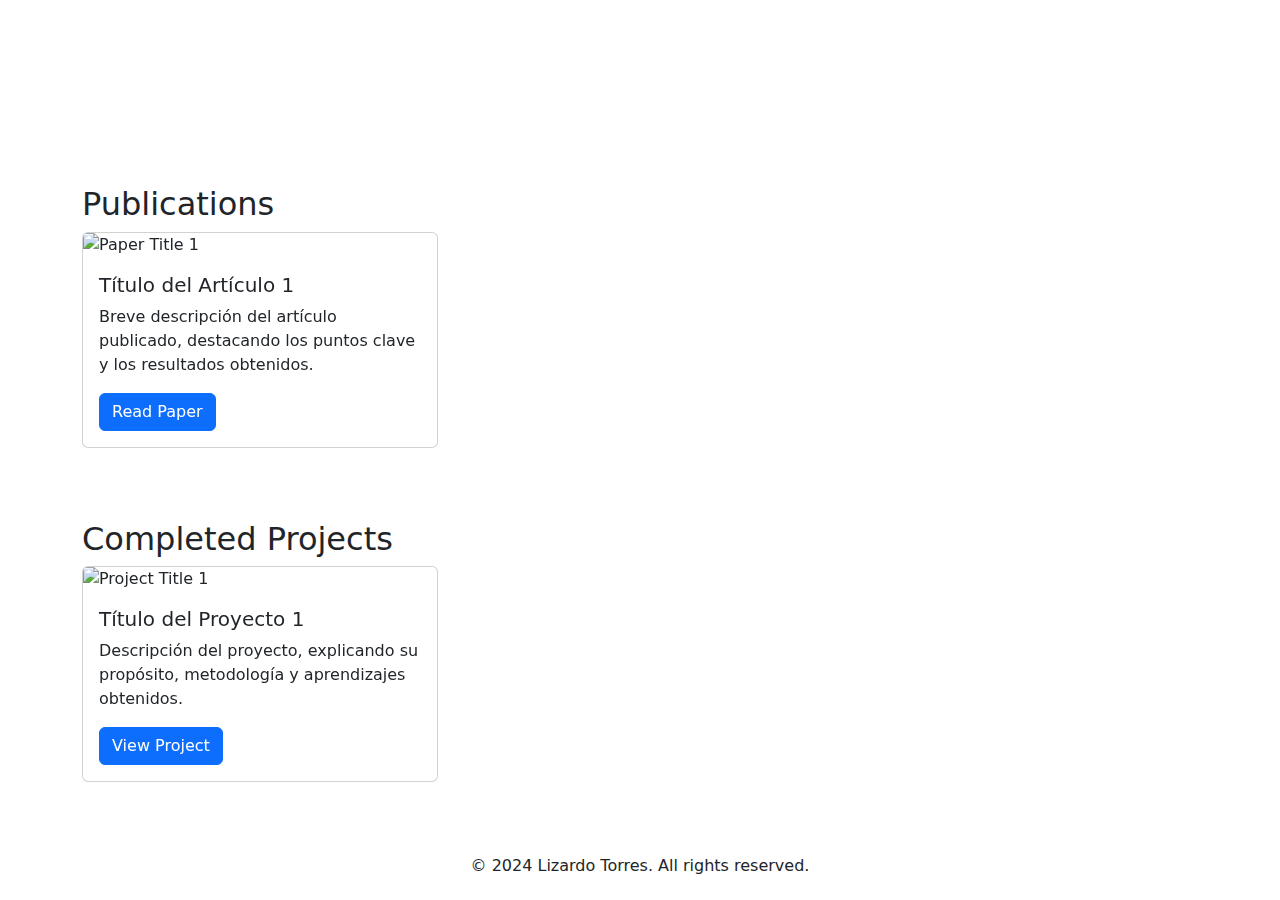
==== past-achievements.html @ d95f0e97 "Create past-achievements.html" ====
<!DOCTYPE html>
<html lang="en">
<head>
    <!-- Metadatos -->
    <meta charset="UTF-8">
    <meta name="viewport" content="width=device-width, initial-scale=1.0">
    <title>Past Achievements - Lizardo Torres</title>
    <!-- CSS de Bootstrap -->
    <link href="https://cdn.jsdelivr.net/npm/bootstrap@5.3.2/dist/css/bootstrap.min.css" rel="stylesheet">
    <!-- Estilos Personalizados -->
    <link rel="stylesheet" href="past-achievements.css">
    <!-- Font Awesome para Iconos -->
    <link rel="stylesheet" href="https://cdnjs.cloudflare.com/ajax/libs/font-awesome/6.4.0/css/all.min.css">
    <!-- AOS CSS -->
    <link href="https://cdn.jsdelivr.net/npm/aos@2.3.4/dist/aos.css" rel="stylesheet">
</head>
<body>
    <!-- Navbar -->
    <nav class="navbar navbar-expand-lg navbar-dark sticky-top">
        <!-- ... (mismo código de navbar que en index.html) ... -->
    </nav>

    <!-- Hero Section de Past Achievements -->
    <section class="hero-past-achievements d-flex align-items-center">
        <div class="container text-center">
            <h1 class="display-4 text-white">Past Achievements</h1>
            <p class="lead text-white-50">A journey through my publications and completed projects</p>
        </div>
    </section>

    <!-- Contenido Principal -->
    <main class="container my-5">
        <!-- Sección de Publicaciones -->
        <section class="mb-5">
            <h2 class="section-title">Publications</h2>
            <div class="row">
                <!-- Tarjeta de Publicación 1 -->
                <div class="col-md-6 col-lg-4" data-aos="fade-up">
                    <div class="card publication-card mb-4">
                        <img src="images/paper1.jpg" class="card-img-top" alt="Paper Title 1">
                        <div class="card-body">
                            <h5 class="card-title">Título del Artículo 1</h5>
                            <p class="card-text">Breve descripción del artículo publicado, destacando los puntos clave y los resultados obtenidos.</p>
                            <a href="https://link-to-your-paper-1.com" target="_blank" class="btn btn-primary">Read Paper</a>
                        </div>
                    </div>
                </div>
                <!-- Tarjeta de Publicación 2 -->
                <!-- ... (más tarjetas de publicaciones) ... -->
            </div>
        </section>

        <!-- Sección de Proyectos Completados -->
        <section>
            <h2 class="section-title">Completed Projects</h2>
            <div class="row">
                <!-- Tarjeta de Proyecto 1 -->
                <div class="col-md-6 col-lg-4" data-aos="fade-up">
                    <div class="card project-card mb-4">
                        <img src="images/project1.jpg" class="card-img-top" alt="Project Title 1">
                        <div class="card-body">
                            <h5 class="card-title">Título del Proyecto 1</h5>
                            <p class="card-text">Descripción del proyecto, explicando su propósito, metodología y aprendizajes obtenidos.</p>
                            <!-- Si tienes un enlace al proyecto o a más información -->
                            <a href="https://link-to-your-project-1.com" target="_blank" class="btn btn-primary">View Project</a>
                        </div>
                    </div>
                </div>
                <!-- Tarjeta de Proyecto 2 -->
                <!-- ... (más tarjetas de proyectos) ... -->
            </div>
        </section>
    </main>

    <!-- Footer -->
    <footer class="footer mt-auto">
        <div class="container text-center">
            <p>&copy; 2024 Lizardo Torres. All rights reserved.</p>
        </div>
    </footer>

    <!-- Scripts de Bootstrap y AOS -->
    <script src="https://cdn.jsdelivr.net/npm/bootstrap@5.3.2/dist/js/bootstrap.bundle.min.js"></script>
    <!-- AOS JavaScript -->
    <script src="https://cdn.jsdelivr.net/npm/aos@2.3.4/dist/aos.js"></script>
    <script>
        AOS.init({
            duration: 1000, // duración de las animaciones en milisegundos
            once: true, // si la animación debe ocurrir solo una vez
        });
    </script>
</body>
</html>
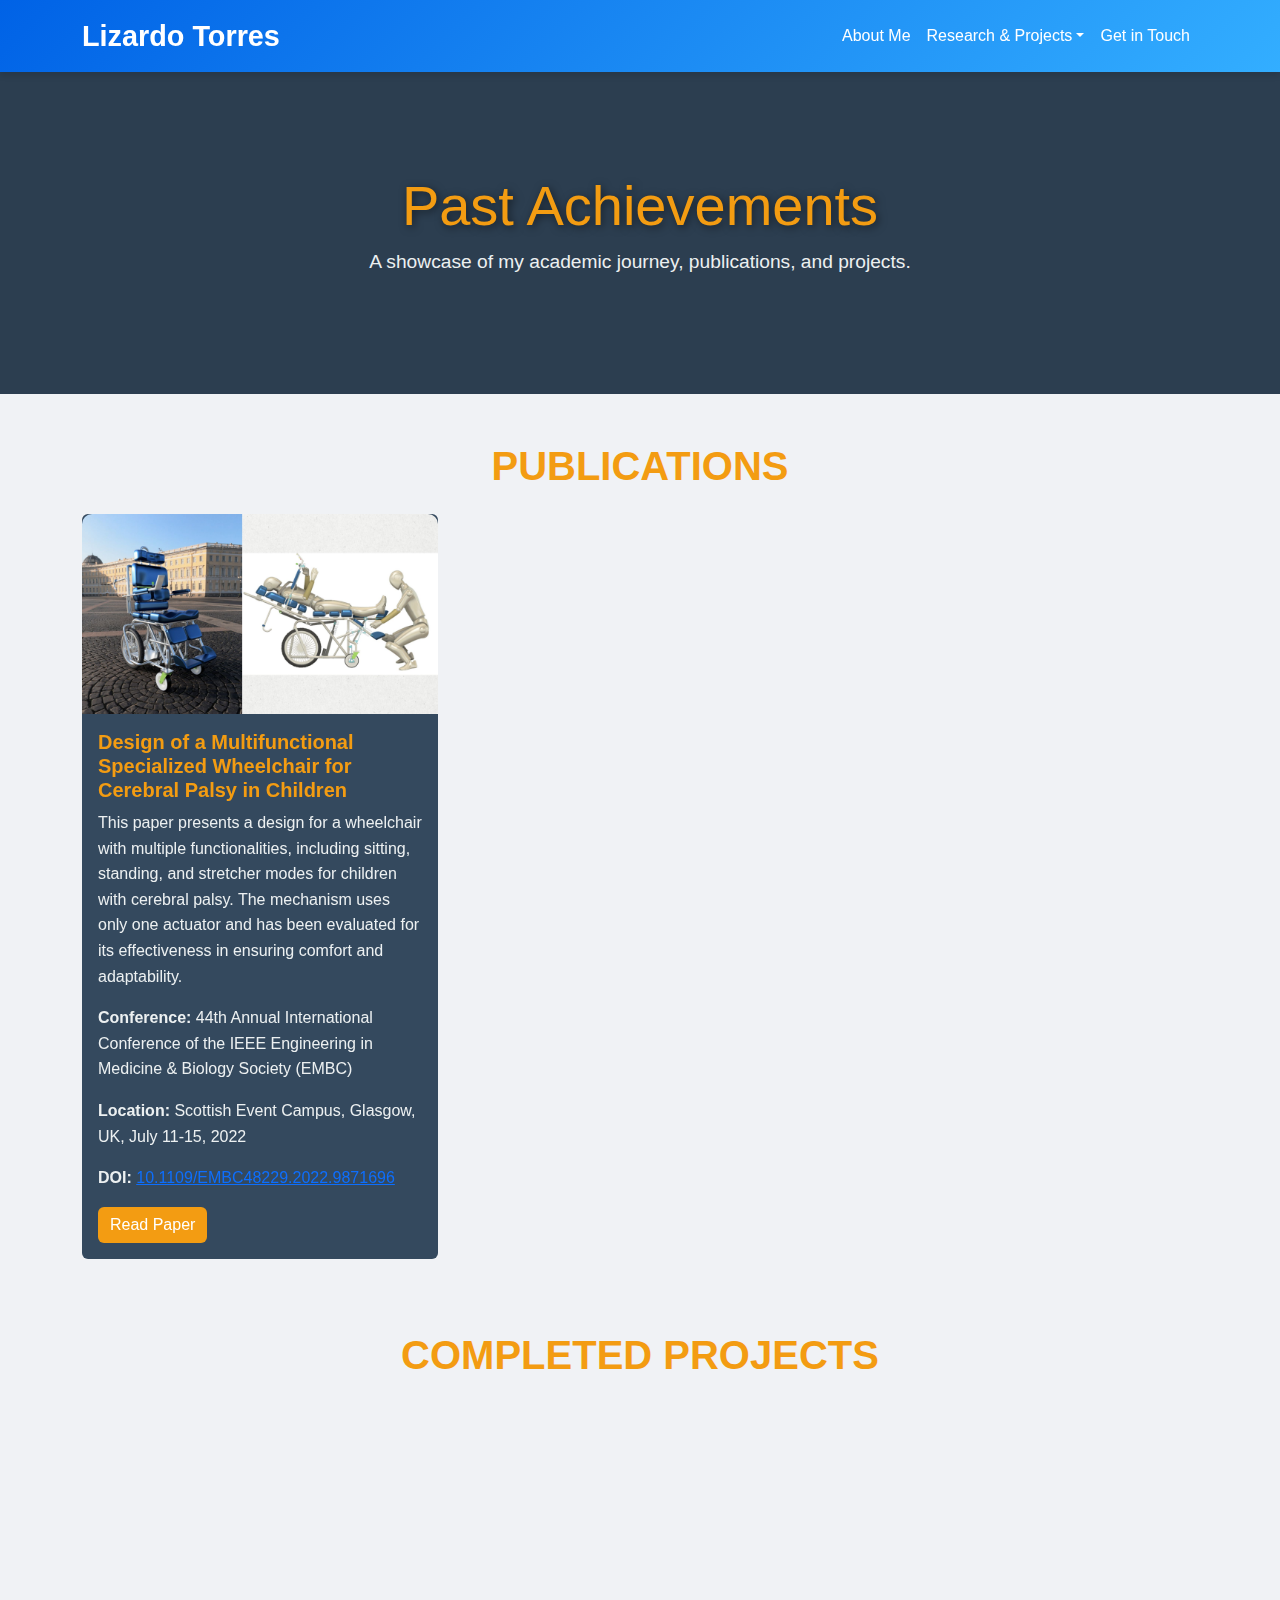
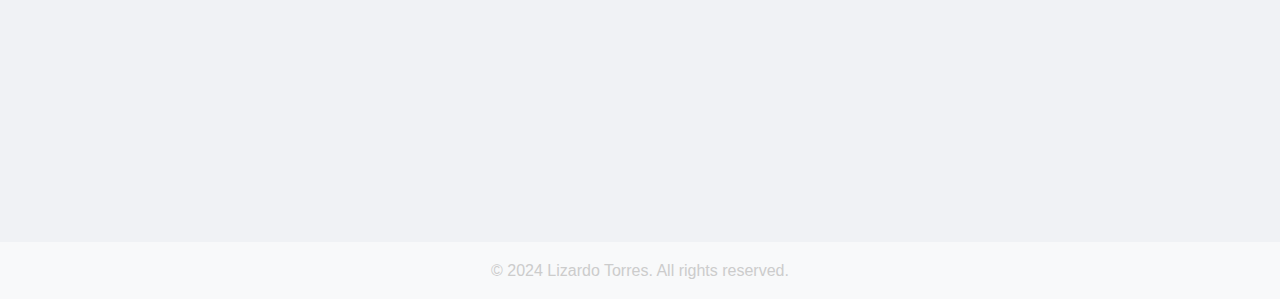
==== commit a602380c: "Update past-achievements.html" ====
--- a/past-achievements.html
+++ b/past-achievements.html
@@ -1,93 +1,125 @@
 <!DOCTYPE html>
 <html lang="en">
 <head>
-    <!-- Metadatos -->
     <meta charset="UTF-8">
     <meta name="viewport" content="width=device-width, initial-scale=1.0">
     <title>Past Achievements - Lizardo Torres</title>
-    <!-- CSS de Bootstrap -->
+    <!-- Bootstrap CSS -->
     <link href="https://cdn.jsdelivr.net/npm/bootstrap@5.3.2/dist/css/bootstrap.min.css" rel="stylesheet">
-    <!-- Estilos Personalizados -->
-    <link rel="stylesheet" href="past-achievements.css">
-    <!-- Font Awesome para Iconos -->
+    <!-- Font Awesome for Icons -->
     <link rel="stylesheet" href="https://cdnjs.cloudflare.com/ajax/libs/font-awesome/6.4.0/css/all.min.css">
-    <!-- AOS CSS -->
+    <!-- AOS CSS for Animations -->
     <link href="https://cdn.jsdelivr.net/npm/aos@2.3.4/dist/aos.css" rel="stylesheet">
+    <!-- Custom CSS -->
+    <link rel="stylesheet" href="styles.css">
 </head>
 <body>
     <!-- Navbar -->
-    <nav class="navbar navbar-expand-lg navbar-dark sticky-top">
-        <!-- ... (mismo código de navbar que en index.html) ... -->
+    <nav class="navbar navbar-expand-lg navbar-light bg-light sticky-top">
+        <div class="container">
+            <a class="navbar-brand" href="index.html">Lizardo Torres</a>
+            <button class="navbar-toggler" type="button" data-bs-toggle="collapse" data-bs-target="#navbarNavSub" aria-controls="navbarNavSub" aria-expanded="false" aria-label="Toggle navigation">
+                <span class="navbar-toggler-icon"></span>
+            </button>
+            <div class="collapse navbar-collapse" id="navbarNavSub">
+                <ul class="navbar-nav ms-auto">
+                    <li class="nav-item"><a class="nav-link" href="index.html#about">About Me</a></li>
+                    <li class="nav-item dropdown">
+                        <a class="nav-link dropdown-toggle" href="#" id="projectsDropdownSub" role="button" data-bs-toggle="dropdown" aria-expanded="false">Research & Projects</a>
+                        <ul class="dropdown-menu" aria-labelledby="projectsDropdownSub">
+                            <li><a class="dropdown-item" href="https://your-current-projects.com" target="_blank">Active Research</a></li>
+                            <li><a class="dropdown-item" href="https://your-collaborative-projects.com" target="_blank">Collaborative Studies</a></li>
+                            <li><a class="dropdown-item active" href="past-achievements.html">Past Achievements</a></li>
+                        </ul>
+                    </li>
+                    <li class="nav-item"><a class="nav-link" href="index.html#contact">Get in Touch</a></li>
+                </ul>
+            </div>
+        </div>
     </nav>
 
-    <!-- Hero Section de Past Achievements -->
+    <!-- Hero Section for Past Achievements -->
     <section class="hero-past-achievements d-flex align-items-center">
         <div class="container text-center">
-            <h1 class="display-4 text-white">Past Achievements</h1>
-            <p class="lead text-white-50">A journey through my publications and completed projects</p>
+            <h1 class="display-4">Past Achievements</h1>
+            <p class="lead">A showcase of my academic journey, publications, and projects.</p>
         </div>
     </section>
 
-    <!-- Contenido Principal -->
+    <!-- Main Content -->
     <main class="container my-5">
-        <!-- Sección de Publicaciones -->
+        <!-- Publications Section -->
         <section class="mb-5">
-            <h2 class="section-title">Publications</h2>
+            <h2 class="section-title text-center mb-4">Publications</h2>
             <div class="row">
-                <!-- Tarjeta de Publicación 1 -->
-                <div class="col-md-6 col-lg-4" data-aos="fade-up">
-                    <div class="card publication-card mb-4">
-                        <img src="images/paper1.jpg" class="card-img-top" alt="Paper Title 1">
+                <!-- Publication Card 1: Multifunctional Wheelchair for Cerebral Palsy -->
+                <div class="col-md-6 col-lg-4 mb-4" data-aos="fade-up">
+                    <div class="card h-100">
+                        <img src="Fotos/silla.jpg" class="card-img-top" alt="Multifunctional Wheelchair for Cerebral Palsy">
                         <div class="card-body">
-                            <h5 class="card-title">Título del Artículo 1</h5>
-                            <p class="card-text">Breve descripción del artículo publicado, destacando los puntos clave y los resultados obtenidos.</p>
-                            <a href="https://link-to-your-paper-1.com" target="_blank" class="btn btn-primary">Read Paper</a>
+                            <h5 class="card-title">Design of a Multifunctional Specialized Wheelchair for Cerebral Palsy in Children</h5>
+                            <p class="card-text">
+                                This paper presents a design for a wheelchair with multiple functionalities, including sitting, standing, and stretcher modes for children with cerebral palsy. The mechanism uses only one actuator and has been evaluated for its effectiveness in ensuring comfort and adaptability.
+                            </p>
+                            <p class="card-text"><strong>Conference:</strong> 44th Annual International Conference of the IEEE Engineering in Medicine & Biology Society (EMBC)</p>
+                            <p class="card-text"><strong>Location:</strong> Scottish Event Campus, Glasgow, UK, July 11-15, 2022</p>
+                            <p class="card-text"><strong>DOI:</strong> <a href="https://doi.org/10.1109/EMBC48229.2022.9871696" target="_blank">10.1109/EMBC48229.2022.9871696</a></p>
+                            <a href="https://doi.org/10.1109/EMBC48229.2022.9871696" target="_blank" class="btn btn-custom">Read Paper</a>
                         </div>
                     </div>
                 </div>
-                <!-- Tarjeta de Publicación 2 -->
-                <!-- ... (más tarjetas de publicaciones) ... -->
+                <!-- Additional publication cards as needed -->
             </div>
         </section>
 
-        <!-- Sección de Proyectos Completados -->
-        <section>
-            <h2 class="section-title">Completed Projects</h2>
+        <!-- Completed Projects Section -->
+        <section class="mb-5">
+            <h2 class="section-title text-center mb-4">Completed Projects</h2>
             <div class="row">
-                <!-- Tarjeta de Proyecto 1 -->
-                <div class="col-md-6 col-lg-4" data-aos="fade-up">
-                    <div class="card project-card mb-4">
+                <!-- Project Card 1 -->
+                <div class="col-md-6 col-lg-4 mb-4" data-aos="fade-up">
+                    <div class="card h-100">
                         <img src="images/project1.jpg" class="card-img-top" alt="Project Title 1">
                         <div class="card-body">
-                            <h5 class="card-title">Título del Proyecto 1</h5>
-                            <p class="card-text">Descripción del proyecto, explicando su propósito, metodología y aprendizajes obtenidos.</p>
-                            <!-- Si tienes un enlace al proyecto o a más información -->
-                            <a href="https://link-to-your-project-1.com" target="_blank" class="btn btn-primary">View Project</a>
+                            <h5 class="card-title">Project Title 1</h5>
+                            <p class="card-text">Summary of the project, explaining objectives, methods, and results.</p>
+                            <a href="https://link-to-your-project-1.com" target="_blank" class="btn btn-custom">View Project</a>
                         </div>
                     </div>
                 </div>
-                <!-- Tarjeta de Proyecto 2 -->
-                <!-- ... (más tarjetas de proyectos) ... -->
+                <!-- Project Card 2 -->
+                <div class="col-md-6 col-lg-4 mb-4" data-aos="fade-up" data-aos-delay="100">
+                    <div class="card h-100">
+                        <img src="images/project2.jpg" class="card-img-top" alt="Project Title 2">
+                        <div class="card-body">
+                            <h5 class="card-title">Project Title 2</h5>
+                            <p class="card-text">Brief description of the completed project, focusing on impact and innovation.</p>
+                            <a href="https://link-to-your-project-2.com" target="_blank" class="btn btn-custom">View Project</a>
+                        </div>
+                    </div>
+                </div>
+                <!-- More project cards as needed -->
             </div>
         </section>
     </main>
 
     <!-- Footer -->
-    <footer class="footer mt-auto">
+    <footer class="footer mt-auto py-3 bg-light">
         <div class="container text-center">
             <p>&copy; 2024 Lizardo Torres. All rights reserved.</p>
         </div>
     </footer>
 
-    <!-- Scripts de Bootstrap y AOS -->
+    <!-- Bootstrap JS and AOS Scripts -->
     <script src="https://cdn.jsdelivr.net/npm/bootstrap@5.3.2/dist/js/bootstrap.bundle.min.js"></script>
-    <!-- AOS JavaScript -->
     <script src="https://cdn.jsdelivr.net/npm/aos@2.3.4/dist/aos.js"></script>
     <script>
         AOS.init({
-            duration: 1000, // duración de las animaciones en milisegundos
-            once: true, // si la animación debe ocurrir solo una vez
+            duration: 800,
+            once: true,
+            easing: 'ease-in-out',
         });
     </script>
 </body>
 </html>
+
--- a/styles.css
+++ b/styles.css
@@ -0,0 +1,707 @@
+/* Estilos Globales */
+body {
+    background-color: #f0f2f5;
+    color: #333;
+    font-family: 'Helvetica Neue', Arial, sans-serif;
+    line-height: 1.6;
+    overflow-x: hidden;
+    margin: 0;
+    padding: 0;
+}
+
+/* Navbar Styles */
+.navbar {
+    padding: 0.5rem 1rem;
+    background: linear-gradient(135deg, #0062E6, #33AEFF);
+    box-shadow: 0 4px 6px rgba(0, 0, 0, 0.1);
+}
+
+.navbar-brand {
+    font-family: 'Roboto', sans-serif;
+    font-size: 1.8rem;
+    font-weight: bold;
+    color: #fff;
+    transition: color 0.3s ease, transform 0.2s ease;
+}
+
+.navbar-brand:hover {
+    color: #FFD700;
+    text-decoration: none;
+    transform: translateY(-3px);
+}
+
+.nav-link {
+    color: #fff;
+    padding: 0.5rem 1rem;
+    transition: color 0.3s ease, transform 0.2s ease;
+}
+
+.nav-link:hover {
+    color: #FFD700;
+    transform: translateY(-3px);
+}
+
+.dropdown-menu {
+    background-color: #0062E6;
+    border: none;
+    box-shadow: 0 4px 10px rgba(0, 0, 0, 0.2);
+}
+
+.dropdown-item {
+    color: #fff;
+    transition: background-color 0.3s ease, color 0.3s ease;
+}
+
+.dropdown-item:hover {
+    background-color: #0050B3;
+    color: #FFD700;
+}
+
+.navbar-toggler {
+    border: none;
+    outline: none;
+}
+
+.navbar-toggler-icon {
+    filter: invert(1);
+}
+
+@media (max-width: 992px) {
+    .navbar-nav {
+        text-align: center;
+    }
+}
+
+/* Hero Section Styles */
+.hero {
+    background: linear-gradient(to right, #0050B3, #0062E6);
+    color: #fff;
+    padding: 100px 0;
+}
+
+.hero-content {
+    max-width: 50%;
+}
+
+.hero-image {
+    max-width: 40%;
+    transition: transform 0.3s ease;
+}
+
+.hero-img {
+    width: 100%;
+    border-radius: 10px;
+    border: 4px solid #FFD700;
+    box-shadow: 0 4px 8px rgba(0, 0, 0, 0.2);
+}
+
+.hero-img:hover {
+    transform: scale(1.05);
+}
+
+.hero h1 {
+    font-size: 3rem;
+    font-weight: 700;
+}
+
+.hero p {
+    font-size: 1.25rem;
+    color: #ddd;
+}
+
+.btn-custom {
+    border-color: #FFD700;
+    color: #FFD700;
+    transition: background-color 0.3s ease, color 0.3s ease;
+}
+
+.btn-custom:hover {
+    background-color: #FFD700;
+    color: #0050B3;
+}
+
+/* About Section Styles */
+#about {
+    padding: 4rem 0;
+    background: #fff;
+}
+
+.section-title {
+    text-align: center;
+    font-size: 2.5rem;
+    margin-bottom: 2rem;
+    color: #0050B3;
+    font-weight: 700;
+}
+
+.about-cards {
+    display: grid;
+    grid-template-columns: repeat(auto-fit, minmax(280px, 1fr));
+    gap: 1.5rem;
+}
+
+.about-card {
+    background: #f0f2f5;
+    border-radius: 10px;
+    padding: 1.5rem;
+    box-shadow: 0 4px 8px rgba(0, 0, 0, 0.1);
+    transition: transform 0.3s ease, box-shadow 0.3s ease;
+    text-align: center;
+}
+
+.about-card:hover {
+    transform: translateY(-5px);
+    box-shadow: 0 6px 12px rgba(0, 0, 0, 0.2);
+}
+
+.icon {
+    font-size: 2.5rem;
+    color: #0062E6;
+    margin-bottom: 1rem;
+}
+
+.about-card h3 {
+    font-size: 1.5rem;
+    margin-bottom: 1rem;
+    color: #0050B3;
+}
+
+.about-card p {
+    font-size: 1rem;
+    color: #555;
+    line-height: 1.6;
+}
+
+.highlight {
+    color: #0062E6;
+    font-weight: bold;
+}
+
+/* Contact Section Styles */
+#contact {
+    padding: 60px 0;
+    text-align: center;
+    background-color: #f0f2f5; /* Fondo claro */
+    color: #333;
+}
+
+#contact h2 {
+    font-size: 2.5rem;
+    margin-bottom: 1rem;
+    color: #0050B3;
+}
+
+#contact p {
+    font-size: 1.1rem;
+    color: #555;
+}
+
+.social-links {
+    display: flex;
+    justify-content: center;
+    gap: 30px;
+    margin-top: 30px;
+}
+
+.social-icon {
+    color: #0050B3; /* Color azul oscuro */
+    transition: transform 0.3s ease, color 0.3s ease;
+    font-size: 3rem; /* Tamaño aumentado */
+}
+
+.social-icon:hover {
+    transform: scale(1.2);
+    color: #FFD700; /* Cambia a dorado al pasar el cursor */
+}
+
+/* Footer Styles */
+.footer {
+    background-color: #003D80;
+    color: #ccc;
+    text-align: center;
+    padding: 1rem 0;
+}
+
+.footer p {
+    margin: 0;
+}
+
+@media (max-width: 768px) {
+    .hero-content, .hero-image {
+        max-width: 100%;
+    }
+    .about-cards {
+        grid-template-columns: 1fr;
+    }
+}
+
+/* Animations */
+.fade-in-left {
+    opacity: 0;
+    animation: fadeInLeft 1s forwards;
+}
+
+.fade-in-right {
+    opacity: 0;
+    animation: fadeInRight 1s forwards;
+}
+
+@keyframes fadeInLeft {
+    to {
+        opacity: 1;
+        transform: translateX(0);
+    }
+    from {
+        opacity: 0;
+        transform: translateX(-50px);
+    }
+}
+
+@keyframes fadeInRight {
+    to {
+        opacity: 1;
+        transform: translateX(0);
+    }
+    from {
+        opacity: 0;
+        transform: translateX(50px);
+    }
+}
+
+/* Hero Section Styles for Teaching & Outreach */
+.hero-teaching {
+    background: url('images/hero-teaching.jpg') no-repeat center center/cover;
+    height: 300px;
+    position: relative;
+}
+
+.hero-teaching::after {
+    content: '';
+    position: absolute;
+    top: 0;
+    left: 0;
+    right: 0;
+    bottom: 0;
+    background: rgba(0, 80, 179, 0.7);
+}
+
+.hero-teaching .container {
+    position: relative;
+    z-index: 2;
+}
+
+.hero-teaching h1 {
+    font-size: 3rem;
+    color: #fff;
+}
+
+.hero-teaching p {
+    color: #eee;
+    font-size: 1.2rem;
+}
+
+/* Section Titles */
+.section-title {
+    text-align: center;
+    font-size: 2.5rem;
+    margin-bottom: 2rem;
+    color: #0050B3;
+    font-weight: 700;
+}
+
+/* Card Styles */
+.card {
+    border: none;
+    transition: transform 0.3s ease, box-shadow 0.3s ease;
+}
+
+.card:hover {
+    transform: translateY(-5px);
+    box-shadow: 0 6px 12px rgba(0, 0, 0, 0.2);
+}
+
+.card-img-top {
+    border-top-left-radius: 10px;
+    border-top-right-radius: 10px;
+    height: 200px;
+    object-fit: cover;
+}
+
+.card-title {
+    color: #0050B3;
+    font-weight: bold;
+}
+
+.card-text {
+    color: #555;
+}
+
+/* Responsive Adjustments */
+@media (max-width: 768px) {
+    .hero-teaching {
+        height: 200px;
+    }
+    .hero-teaching h1 {
+        font-size: 2rem;
+    }
+}
+/* Estilos para el efecto de aparición (reveal) */
+.reveal {
+    opacity: 0;
+    transform: translateY(50px);
+    transition: all 0.6s ease;
+}
+
+.reveal.active {
+    opacity: 1;
+    transform: translateY(0);
+}
+
+/* Estilos para el modal de imágenes */
+.modal {
+    display: none; /* Oculto por defecto */
+    position: fixed;
+    z-index: 1050; /* Por encima del carrusel */
+    padding-top: 100px;
+    left: 0;
+    top: 0;
+    width: 100%;
+    height: 100%;
+    overflow: auto; /* Habilita scroll si es necesario */
+    background-color: rgba(0,0,0,0.8); /* Fondo oscuro */
+}
+
+.modal-content {
+    margin: auto;
+    display: block;
+    width: 80%;
+    max-width: 700px;
+}
+
+.close {
+    position: absolute;
+    top: 50px;
+    right: 35px;
+    color: #fff;
+    font-size: 40px;
+    font-weight: bold;
+    transition: color 0.3s;
+}
+
+.close:hover,
+.close:focus {
+    color: #bbb;
+    text-decoration: none;
+    cursor: pointer;
+}
+
+@media only screen and (max-width: 700px){
+    .modal-content {
+        width: 100%;
+    }
+}
+
+/* Estilos para las imágenes del carrusel */
+.carousel-image {
+    cursor: pointer;
+    transition: transform 0.3s ease;
+}
+
+.carousel-image:hover {
+    transform: scale(1.05);
+}
+
+/* Hero Section Styles for Teaching & Outreach */
+.hero-teaching {
+    background: url('images/hero-teaching.jpg') no-repeat center center/cover;
+    height: 300px;
+    position: relative;
+}
+
+.hero-teaching::after {
+    content: '';
+    position: absolute;
+    top: 0;
+    left: 0;
+    right: 0;
+    bottom: 0;
+    background: rgba(0, 80, 179, 0.7);
+}
+
+.hero-teaching .container {
+    position: relative;
+    z-index: 2;
+}
+
+.hero-teaching h1 {
+    font-size: 3rem;
+    color: #fff;
+}
+
+.hero-teaching p {
+    color: #eee;
+    font-size: 1.2rem;
+}
+
+/* Section Titles */
+.section-title {
+    text-align: center;
+    font-size: 2.5rem;
+    margin-bottom: 2rem;
+    color: #0050B3;
+    font-weight: 700;
+}
+
+/* Card Styles */
+.card {
+    border: none;
+    transition: transform 0.3s ease, box-shadow 0.3s ease;
+}
+
+.card:hover {
+    transform: translateY(-5px);
+    box-shadow: 0 6px 12px rgba(0, 0, 0, 0.2);
+}
+
+.card-img-top, .card .carousel-item img {
+    border-top-left-radius: 10px;
+    border-top-right-radius: 10px;
+    height: 250px;
+    object-fit: cover;
+}
+
+/* Carousel Styles */
+.card .carousel {
+    border-top-left-radius: 10px;
+    border-top-right-radius: 10px;
+}
+
+.card .carousel-item img {
+    height: 250px;
+    object-fit: cover;
+}
+
+/* Reveal Effect Styles */
+.reveal {
+    opacity: 0;
+    transform: translateY(50px);
+    transition: all 0.6s ease;
+}
+
+.reveal.active {
+    opacity: 1;
+    transform: translateY(0);
+}
+
+/* Modal Styles */
+.modal {
+    display: none;
+    position: fixed;
+    z-index: 1050;
+    padding-top: 100px;
+    left: 0;
+    top: 0;
+    width: 100%;
+    height: 100%;
+    overflow: auto;
+    background-color: rgba(0,0,0,0.8);
+}
+
+.modal-content {
+    margin: auto;
+    display: block;
+    width: 80%;
+    max-width: 700px;
+}
+
+.close {
+    position: absolute;
+    top: 50px;
+    right: 35px;
+    color: #fff;
+    font-size: 40px;
+    font-weight: bold;
+    transition: color 0.3s;
+}
+
+.close:hover,
+.close:focus {
+    color: #bbb;
+    text-decoration: none;
+    cursor: pointer;
+}
+
+@media only screen and (max-width: 700px){
+    .modal-content {
+        width: 100%;
+    }
+}
+
+/* Hover Effect on Carousel Images */
+.carousel-image {
+    cursor: pointer;
+    transition: transform 0.3s ease;
+}
+
+.carousel-image:hover {
+    transform: scale(1.05);
+}
+/* Hero Section Styles for Personal Notes */
+.hero-personal-notes {
+    background: url('images/hero-personal-notes.jpg') no-repeat center center/cover;
+    height: 300px;
+    position: relative;
+}
+
+.hero-personal-notes::after {
+    content: '';
+    position: absolute;
+    top: 0;
+    left: 0;
+    right: 0;
+    bottom: 0;
+    background: rgba(0, 80, 179, 0.7);
+}
+
+.hero-personal-notes .container {
+    position: relative;
+    z-index: 2;
+}
+
+.hero-personal-notes h1 {
+    font-size: 3rem;
+    color: #fff;
+}
+
+.hero-personal-notes p {
+    color: #eee;
+    font-size: 1.2rem;
+}
+
+/* Card Styles */
+.card {
+    border: none;
+    transition: transform 0.3s ease, box-shadow 0.3s ease;
+}
+
+.card:hover {
+    transform: translateY(-5px);
+    box-shadow: 0 6px 12px rgba(0, 0, 0, 0.2);
+}
+
+.card-img-top {
+    height: 200px;
+    object-fit: cover;
+}
+
+.card-title {
+    color: #0050B3;
+    font-weight: bold;
+}
+
+.card-text {
+    color: #555;
+}
+
+/* Button Custom Style */
+.btn-custom {
+    background-color: #0050B3;
+    color: #fff;
+    transition: background-color 0.3s ease, color 0.3s ease;
+    border: none;
+}
+
+.btn-custom:hover {
+    background-color: #FFD700;
+    color: #0050B3;
+}
+
+/* Carousel Controls */
+.carousel-control-prev-icon,
+.carousel-control-next-icon {
+    filter: invert(1);
+}
+
+.carousel-control-prev,
+.carousel-control-next {
+    width: 5%;
+}
+
+@media (max-width: 768px) {
+    .hero-personal-notes {
+        height: 200px;
+    }
+    .hero-personal-notes h1 {
+        font-size: 2rem;
+    }
+}
+/* CSS específico para Past Achievements */
+.hero-past-achievements {
+    background-color: #2c3e50; /* Fondo azul oscuro */
+    color: #ffffff;
+    padding: 100px 0;
+    text-align: center;
+}
+
+.hero-past-achievements h1 {
+    font-size: 3.5rem;
+    color: #f39c12; /* Acento dorado */
+    text-shadow: 2px 2px 8px rgba(0, 0, 0, 0.5);
+}
+
+.hero-past-achievements p {
+    font-size: 1.2rem;
+    color: #ecf0f1; /* Texto claro */
+}
+
+.section-title {
+    font-size: 2.5rem;
+    color: #f39c12; /* Acento dorado */
+    text-transform: uppercase;
+    font-weight: 600;
+    margin-bottom: 30px;
+}
+
+.card {
+    background-color: #34495e; /* Azul oscuro */
+    color: #ffffff;
+    border: none;
+    transition: all 0.3s ease;
+}
+
+.card:hover {
+    transform: translateY(-10px);
+    box-shadow: 0 8px 16px rgba(0, 0, 0, 0.3);
+}
+
+.card-title {
+    color: #f39c12; /* Acento */
+}
+
+.card-text {
+    color: #ecf0f1;
+}
+
+.btn-custom {
+    background-color: #f39c12;
+    color: #ffffff;
+    transition: background-color 0.3s ease;
+}
+
+.btn-custom:hover {
+    background-color: #d35400; /* Naranja oscuro */
+}
+
+/* Animaciones con AOS */
+[data-aos] {
+    transition-property: transform, opacity;
+    transition-timing-function: ease-out;
+    transition-duration: 0.6s;
+    opacity: 0;
+    transform: translateY(20px);
+}
+
+[data-aos].aos-animate {
+    opacity: 1;
+    transform: translateY(0);
+}
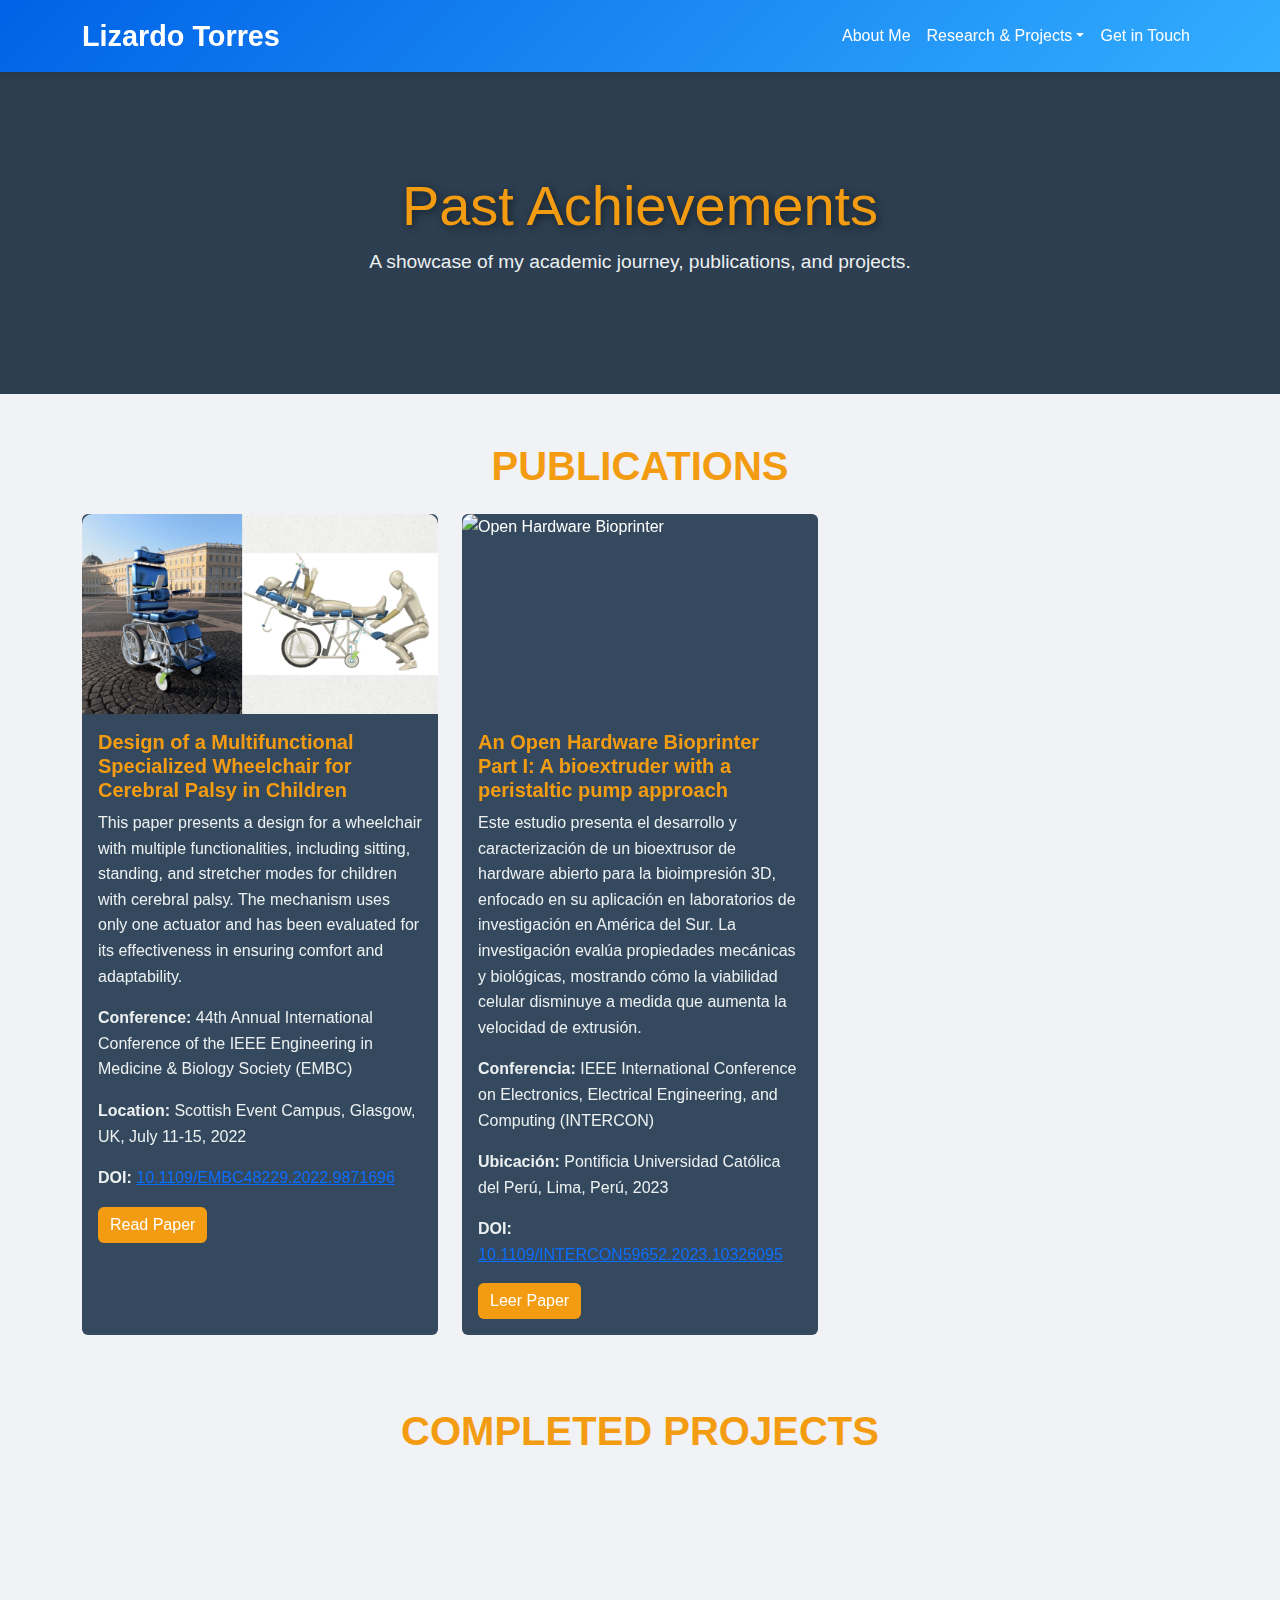
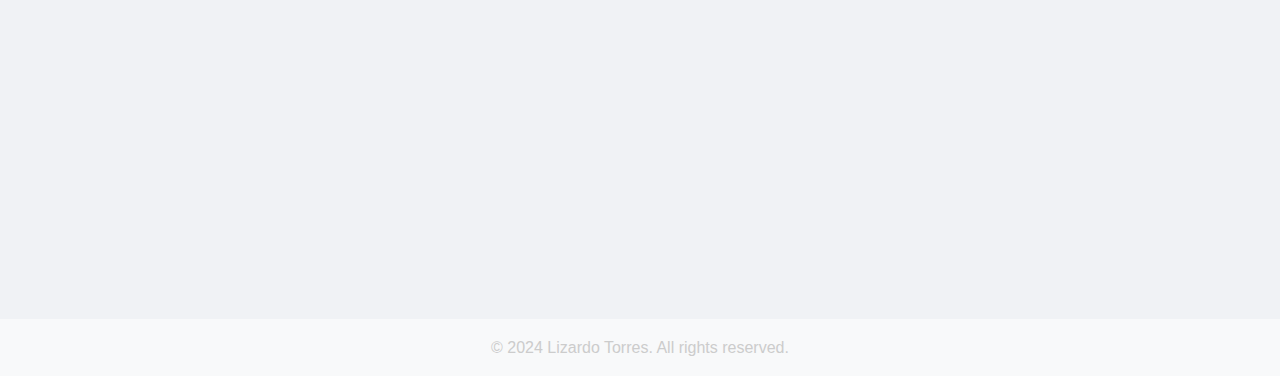
==== commit 49387d12: "Update past-achievements.html" ====
--- a/past-achievements.html
+++ b/past-achievements.html
@@ -68,7 +68,23 @@
                         </div>
                     </div>
                 </div>
-                <!-- Additional publication cards as needed -->
+                <!-- Publication Card 2: Open Hardware Bioprinter -->
+                <div class="col-md-6 col-lg-4 mb-4" data-aos="fade-up" data-aos-delay="100">
+                    <div class="card h-100">
+                        <img src="Fotos/bioprinter.jpg" class="card-img-top" alt="Open Hardware Bioprinter">
+                        <div class="card-body">
+                            <h5 class="card-title">An Open Hardware Bioprinter Part I: A bioextruder with a peristaltic pump approach</h5>
+                            <p class="card-text">
+                                Este estudio presenta el desarrollo y caracterización de un bioextrusor de hardware abierto para la bioimpresión 3D, enfocado en su aplicación en laboratorios de investigación en América del Sur. La investigación evalúa propiedades mecánicas y biológicas, mostrando cómo la viabilidad celular disminuye a medida que aumenta la velocidad de extrusión.
+                            </p>
+                            <p class="card-text"><strong>Conferencia:</strong> IEEE International Conference on Electronics, Electrical Engineering, and Computing (INTERCON)</p>
+                            <p class="card-text"><strong>Ubicación:</strong> Pontificia Universidad Católica del Perú, Lima, Perú, 2023</p>
+                            <p class="card-text"><strong>DOI:</strong> <a href="https://doi.org/10.1109/INTERCON59652.2023.10326095" target="_blank">10.1109/INTERCON59652.2023.10326095</a></p>
+                            <a href="https://doi.org/10.1109/INTERCON59652.2023.10326095" target="_blank" class="btn btn-custom">Leer Paper</a>
+                        </div>
+                    </div>
+                </div>
+
             </div>
         </section>
 
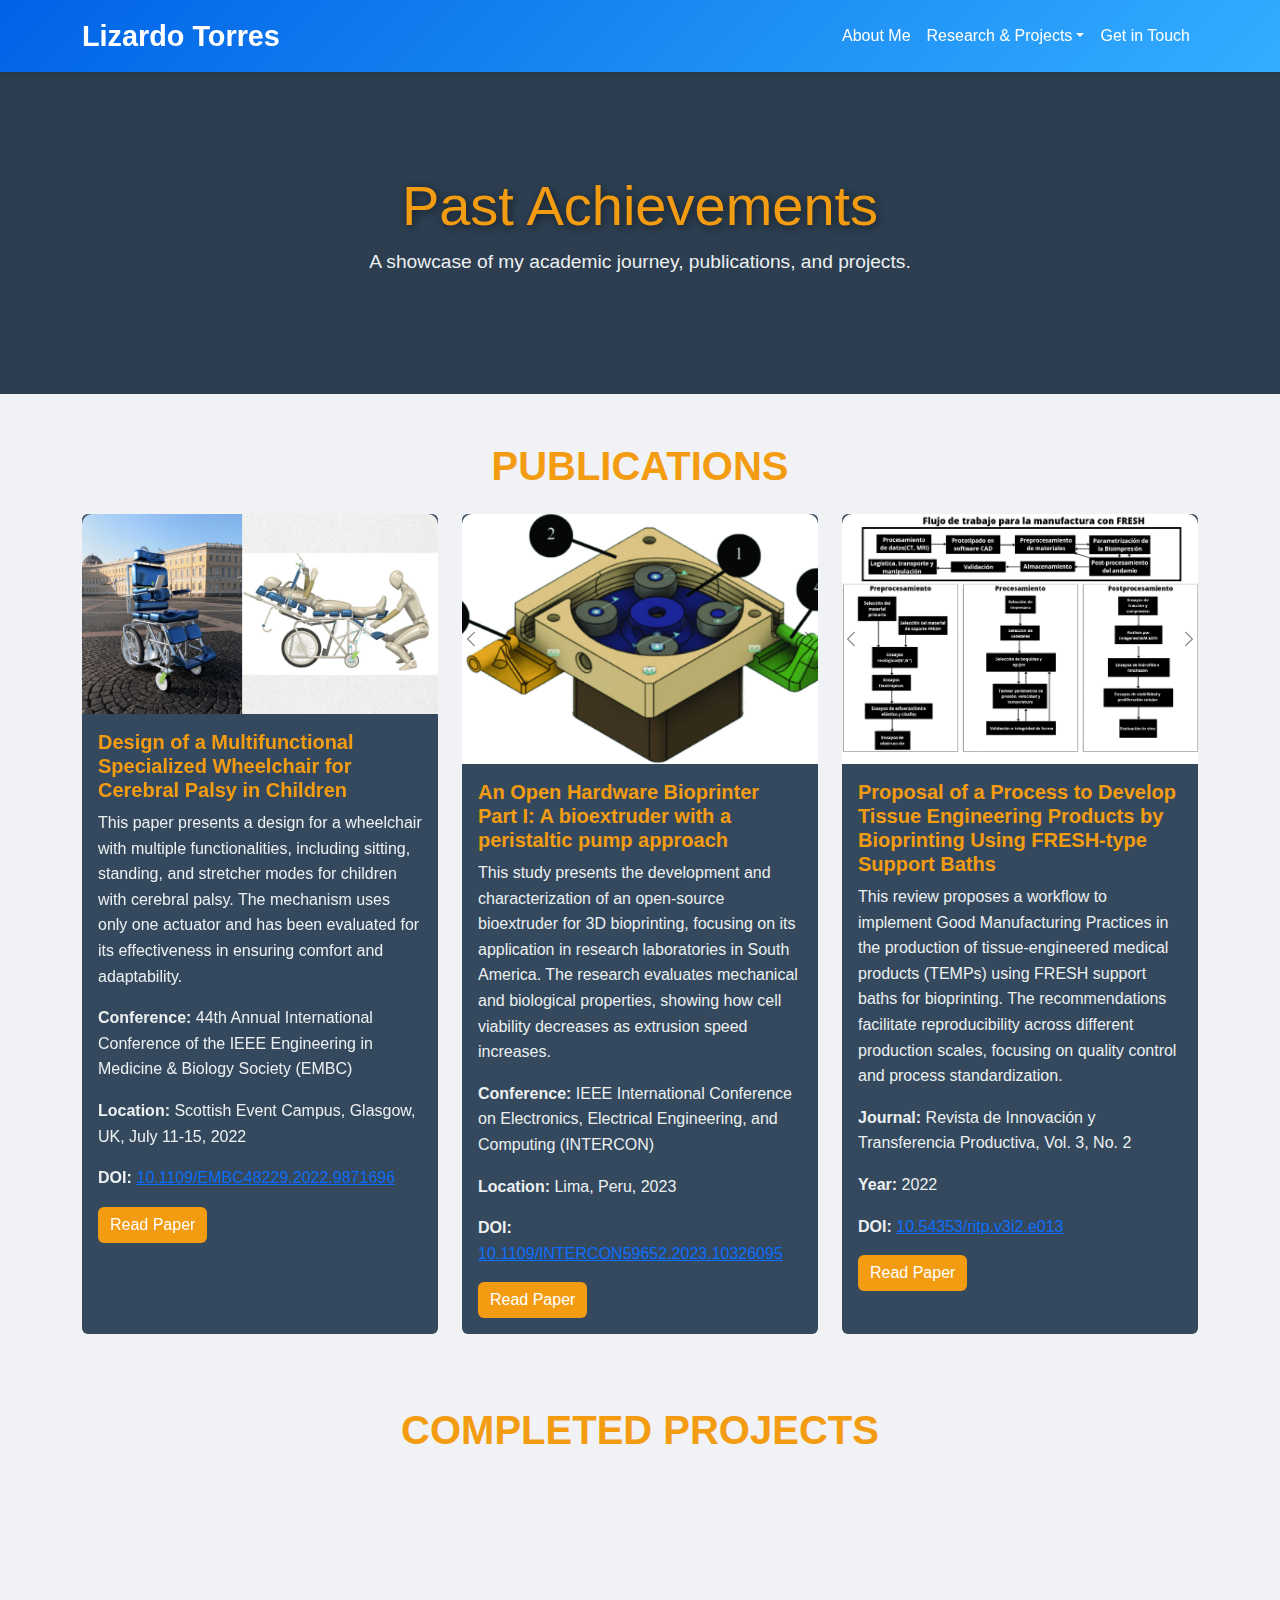
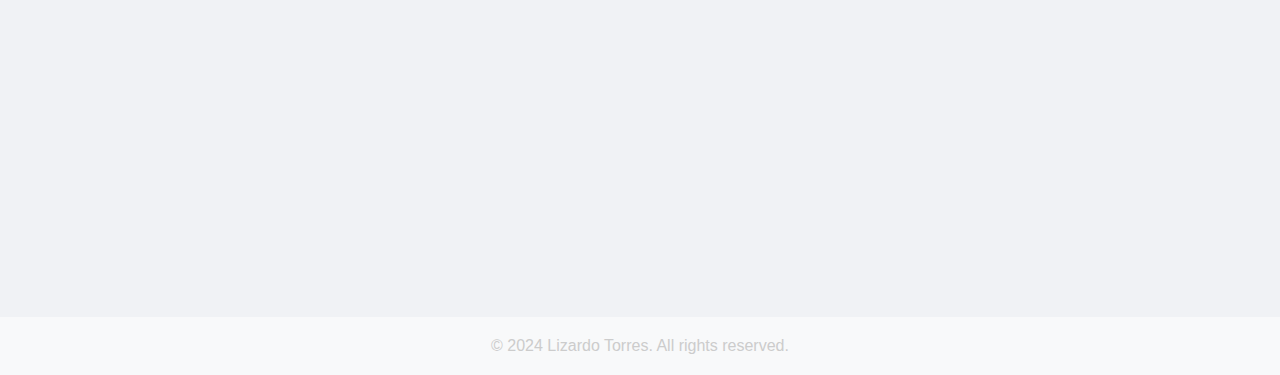
==== commit cfe3aebc: "Update past-achievements.html" ====
--- a/past-achievements.html
+++ b/past-achievements.html
@@ -68,22 +68,75 @@
                         </div>
                     </div>
                 </div>
-                <!-- Publication Card 2: Open Hardware Bioprinter -->
+                               <!-- Publication Card 2: Open Hardware Bioprinter with Carousel -->
                 <div class="col-md-6 col-lg-4 mb-4" data-aos="fade-up" data-aos-delay="100">
                     <div class="card h-100">
-                        <img src="Fotos/bioprinter.jpg" class="card-img-top" alt="Open Hardware Bioprinter">
+                        <!-- Carousel for multiple images -->
+                        <div id="bioprinterCarousel" class="carousel slide" data-bs-ride="carousel">
+                            <div class="carousel-inner">
+                                <div class="carousel-item active">
+                                    <img src="Fotos/biop1.gif" class="d-block w-100" alt="Open Hardware Bioprinter - Image 1">
+                                </div>
+                                <div class="carousel-item">
+                                    <img src="Fotos/biop2.gif" class="d-block w-100" alt="Open Hardware Bioprinter - Image 2">
+                                </div>
+                            </div>
+                            <!-- Carousel controls -->
+                            <button class="carousel-control-prev" type="button" data-bs-target="#bioprinterCarousel" data-bs-slide="prev">
+                                <span class="carousel-control-prev-icon" aria-hidden="true"></span>
+                                <span class="visually-hidden">Previous</span>
+                            </button>
+                            <button class="carousel-control-next" type="button" data-bs-target="#bioprinterCarousel" data-bs-slide="next">
+                                <span class="carousel-control-next-icon" aria-hidden="true"></span>
+                                <span class="visually-hidden">Next</span>
+                            </button>
+                        </div>
                         <div class="card-body">
                             <h5 class="card-title">An Open Hardware Bioprinter Part I: A bioextruder with a peristaltic pump approach</h5>
                             <p class="card-text">
-                                Este estudio presenta el desarrollo y caracterización de un bioextrusor de hardware abierto para la bioimpresión 3D, enfocado en su aplicación en laboratorios de investigación en América del Sur. La investigación evalúa propiedades mecánicas y biológicas, mostrando cómo la viabilidad celular disminuye a medida que aumenta la velocidad de extrusión.
+                                This study presents the development and characterization of an open-source bioextruder for 3D bioprinting, focusing on its application in research laboratories in South America. The research evaluates mechanical and biological properties, showing how cell viability decreases as extrusion speed increases.
                             </p>
-                            <p class="card-text"><strong>Conferencia:</strong> IEEE International Conference on Electronics, Electrical Engineering, and Computing (INTERCON)</p>
-                            <p class="card-text"><strong>Ubicación:</strong> Pontificia Universidad Católica del Perú, Lima, Perú, 2023</p>
+                            <p class="card-text"><strong>Conference:</strong> IEEE International Conference on Electronics, Electrical Engineering, and Computing (INTERCON)</p>
+                            <p class="card-text"><strong>Location:</strong> Lima, Peru, 2023</p>
                             <p class="card-text"><strong>DOI:</strong> <a href="https://doi.org/10.1109/INTERCON59652.2023.10326095" target="_blank">10.1109/INTERCON59652.2023.10326095</a></p>
-                            <a href="https://doi.org/10.1109/INTERCON59652.2023.10326095" target="_blank" class="btn btn-custom">Leer Paper</a>
+                            <a href="https://doi.org/10.1109/INTERCON59652.2023.10326095" target="_blank" class="btn btn-custom">Read Paper</a>
                         </div>
                     </div>
                 </div>
+                <!-- Publication Card 3: Process for Tissue Engineering with FRESH Support Baths -->
+                <div class="col-md-6 col-lg-4 mb-4" data-aos="fade-up" data-aos-delay="100">
+                    <div class="card h-100">
+                        <!-- Carousel for multiple images -->
+                        <div id="freshBioprintingCarousel" class="carousel slide" data-bs-ride="carousel">
+                            <div class="carousel-inner">
+                                <div class="carousel-item active">
+                                    <img src="Fotos/flujo.png" class="d-block w-100" alt="Tissue Engineering with FRESH - Image 1">
+                                </div>
+                                
+                            </div>
+                            <!-- Carousel controls -->
+                            <button class="carousel-control-prev" type="button" data-bs-target="#freshBioprintingCarousel" data-bs-slide="prev">
+                                <span class="carousel-control-prev-icon" aria-hidden="true"></span>
+                                <span class="visually-hidden">Previous</span>
+                            </button>
+                            <button class="carousel-control-next" type="button" data-bs-target="#freshBioprintingCarousel" data-bs-slide="next">
+                                <span class="carousel-control-next-icon" aria-hidden="true"></span>
+                                <span class="visually-hidden">Next</span>
+                            </button>
+                        </div>
+                        <div class="card-body">
+                            <h5 class="card-title">Proposal of a Process to Develop Tissue Engineering Products by Bioprinting Using FRESH-type Support Baths</h5>
+                            <p class="card-text">
+                                This review proposes a workflow to implement Good Manufacturing Practices in the production of tissue-engineered medical products (TEMPs) using FRESH support baths for bioprinting. The recommendations facilitate reproducibility across different production scales, focusing on quality control and process standardization.
+                            </p>
+                            <p class="card-text"><strong>Journal:</strong> Revista de Innovación y Transferencia Productiva, Vol. 3, No. 2</p>
+                            <p class="card-text"><strong>Year:</strong> 2022</p>
+                            <p class="card-text"><strong>DOI:</strong> <a href="https://doi.org/10.54353/ritp.v3i2.e013" target="_blank">10.54353/ritp.v3i2.e013</a></p>
+                            <a href="https://doi.org/10.54353/ritp.v3i2.e013" target="_blank" class="btn btn-custom">Read Paper</a>
+                        </div>
+                    </div>
+                </div>
+
 
             </div>
         </section>
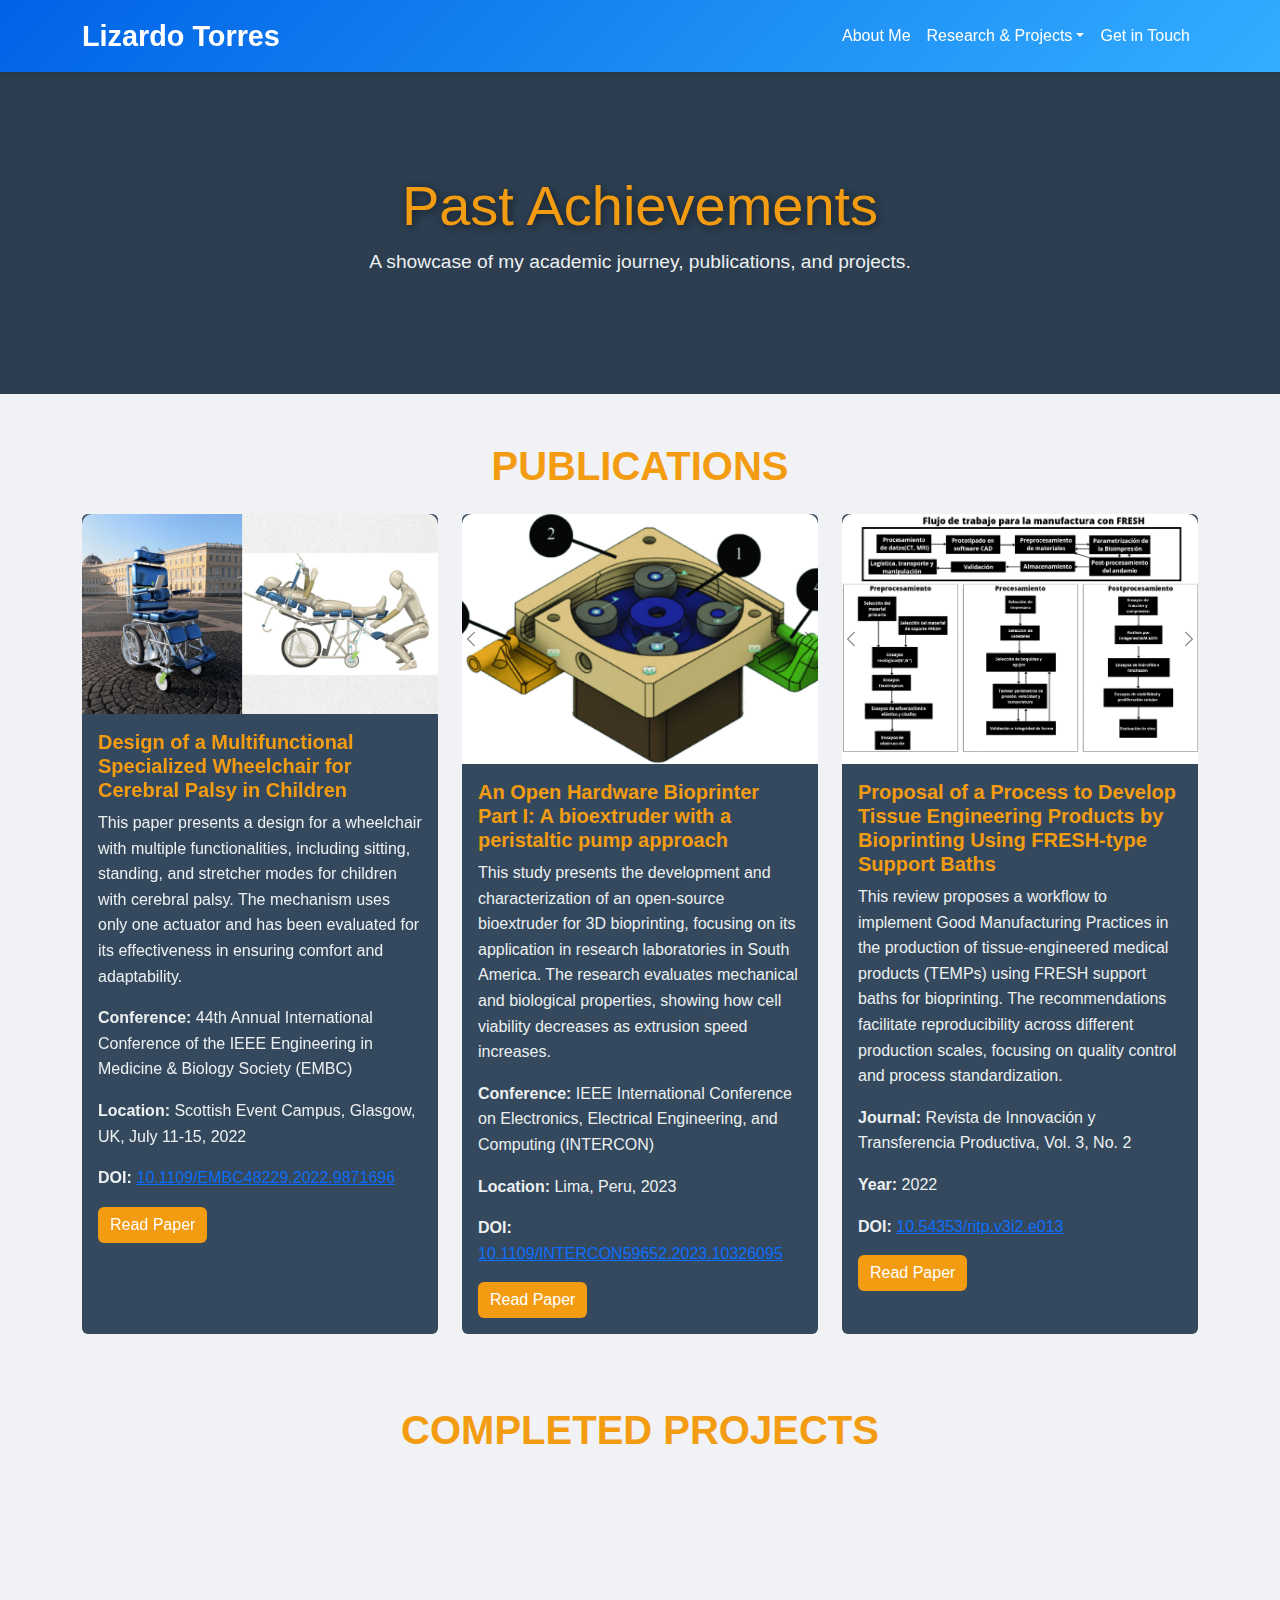
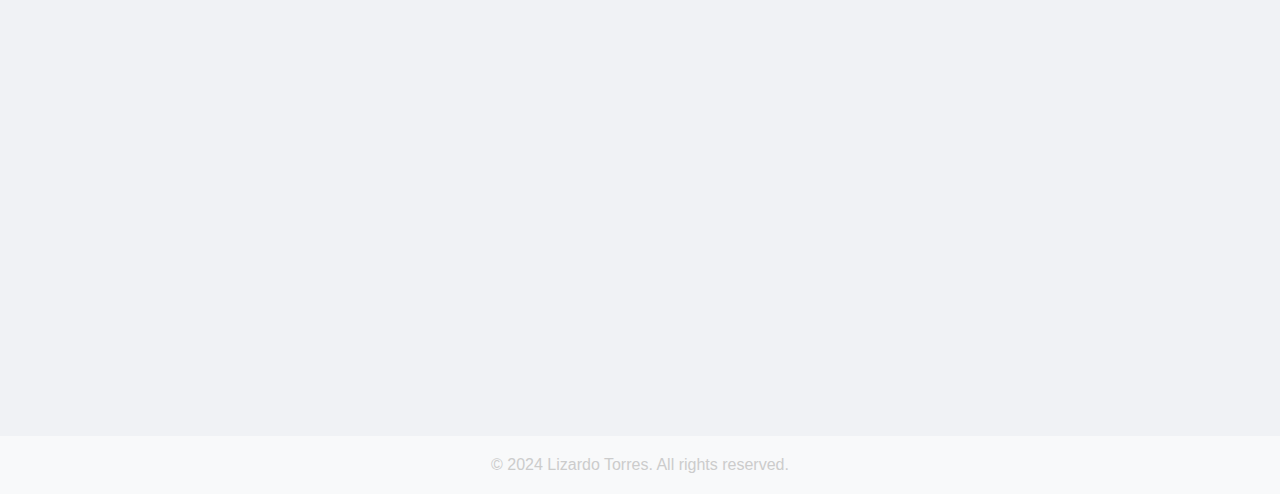
==== commit 459c2910: "Update past-achievements.html" ====
--- a/past-achievements.html
+++ b/past-achievements.html
@@ -141,35 +141,52 @@
             </div>
         </section>
 
-        <!-- Completed Projects Section -->
-        <section class="mb-5">
-            <h2 class="section-title text-center mb-4">Completed Projects</h2>
-            <div class="row">
-                <!-- Project Card 1 -->
-                <div class="col-md-6 col-lg-4 mb-4" data-aos="fade-up">
-                    <div class="card h-100">
-                        <img src="images/project1.jpg" class="card-img-top" alt="Project Title 1">
-                        <div class="card-body">
-                            <h5 class="card-title">Project Title 1</h5>
-                            <p class="card-text">Summary of the project, explaining objectives, methods, and results.</p>
-                            <a href="https://link-to-your-project-1.com" target="_blank" class="btn btn-custom">View Project</a>
-                        </div>
-                    </div>
-                </div>
-                <!-- Project Card 2 -->
-                <div class="col-md-6 col-lg-4 mb-4" data-aos="fade-up" data-aos-delay="100">
-                    <div class="card h-100">
-                        <img src="images/project2.jpg" class="card-img-top" alt="Project Title 2">
-                        <div class="card-body">
-                            <h5 class="card-title">Project Title 2</h5>
-                            <p class="card-text">Brief description of the completed project, focusing on impact and innovation.</p>
-                            <a href="https://link-to-your-project-2.com" target="_blank" class="btn btn-custom">View Project</a>
-                        </div>
-                    </div>
-                </div>
-                <!-- More project cards as needed -->
-            </div>
-        </section>
+       <!-- Completed Projects Section -->
+<section class="mb-5">
+    <h2 class="section-title text-center mb-4">Completed Projects</h2>
+    <div class="row">
+        <!-- Project Card 1 -->
+        <div class="col-md-6 col-lg-4 mb-4" data-aos="fade-up">
+            <div class="card h-100">
+                <img src="images/project1.jpg" class="card-img-top" alt="Project Title 1">
+                <div class="card-body">
+                    <h5 class="card-title">Project Title 1</h5>
+                    <p class="card-text">Summary of the project, explaining objectives, methods, and results.</p>
+                    <a href="https://link-to-your-project-1.com" target="_blank" class="btn btn-custom">View Project</a>
+                </div>
+            </div>
+        </div>
+
+        <!-- Project Card 2 -->
+        <div class="col-md-6 col-lg-4 mb-4" data-aos="fade-up" data-aos-delay="100">
+            <div class="card h-100">
+                <img src="images/project2.jpg" class="card-img-top" alt="Project Title 2">
+                <div class="card-body">
+                    <h5 class="card-title">Project Title 2</h5>
+                    <p class="card-text">Brief description of the completed project, focusing on impact and innovation.</p>
+                    <a href="https://link-to-your-project-2.com" target="_blank" class="btn btn-custom">View Project</a>
+                </div>
+            </div>
+        </div>
+
+        <!-- Project Card 3: Curcumin-loaded Poloxamer 407 Nanoparticles -->
+        <div class="col-md-6 col-lg-4 mb-4" data-aos="fade-up" data-aos-delay="200">
+            <div class="card h-100 border-success">
+                <div class="card-body">
+                    <h5 class="card-title">Curcumin-loaded Poloxamer 407 Nanoparticles for Wound Healing Applications</h5>
+                    <p class="badge bg-success text-white mb-2">3rd Place - CLAIB Best Research Project</p>
+                    <p class="card-text">
+                        This project introduces the development of curcumin-loaded nanoparticles using Poloxamer 407, optimized for wound healing applications. The nanoparticles demonstrate enhanced solubility, antioxidant activity, and antibacterial potential against *Staphylococcus aureus*.
+                    </p>
+                    <p class="card-text"><strong>Conference:</strong> Latin American Congress of Biomedical Engineering (CLAIB)</p>
+                    <p class="card-text"><strong>Location:</strong> IFMBE, 2024</p>
+                    <a href="https://ifmbe.org/claib-latin-american-congress-of-biomedical-engineering-clasd-latin-american-conference-on-digital-health-of-ifmbe/" target="_blank" class="btn btn-success">Learn More</a>
+                </div>
+            </div>
+        </div>
+    </div>
+</section>
+
     </main>
 
     <!-- Footer -->
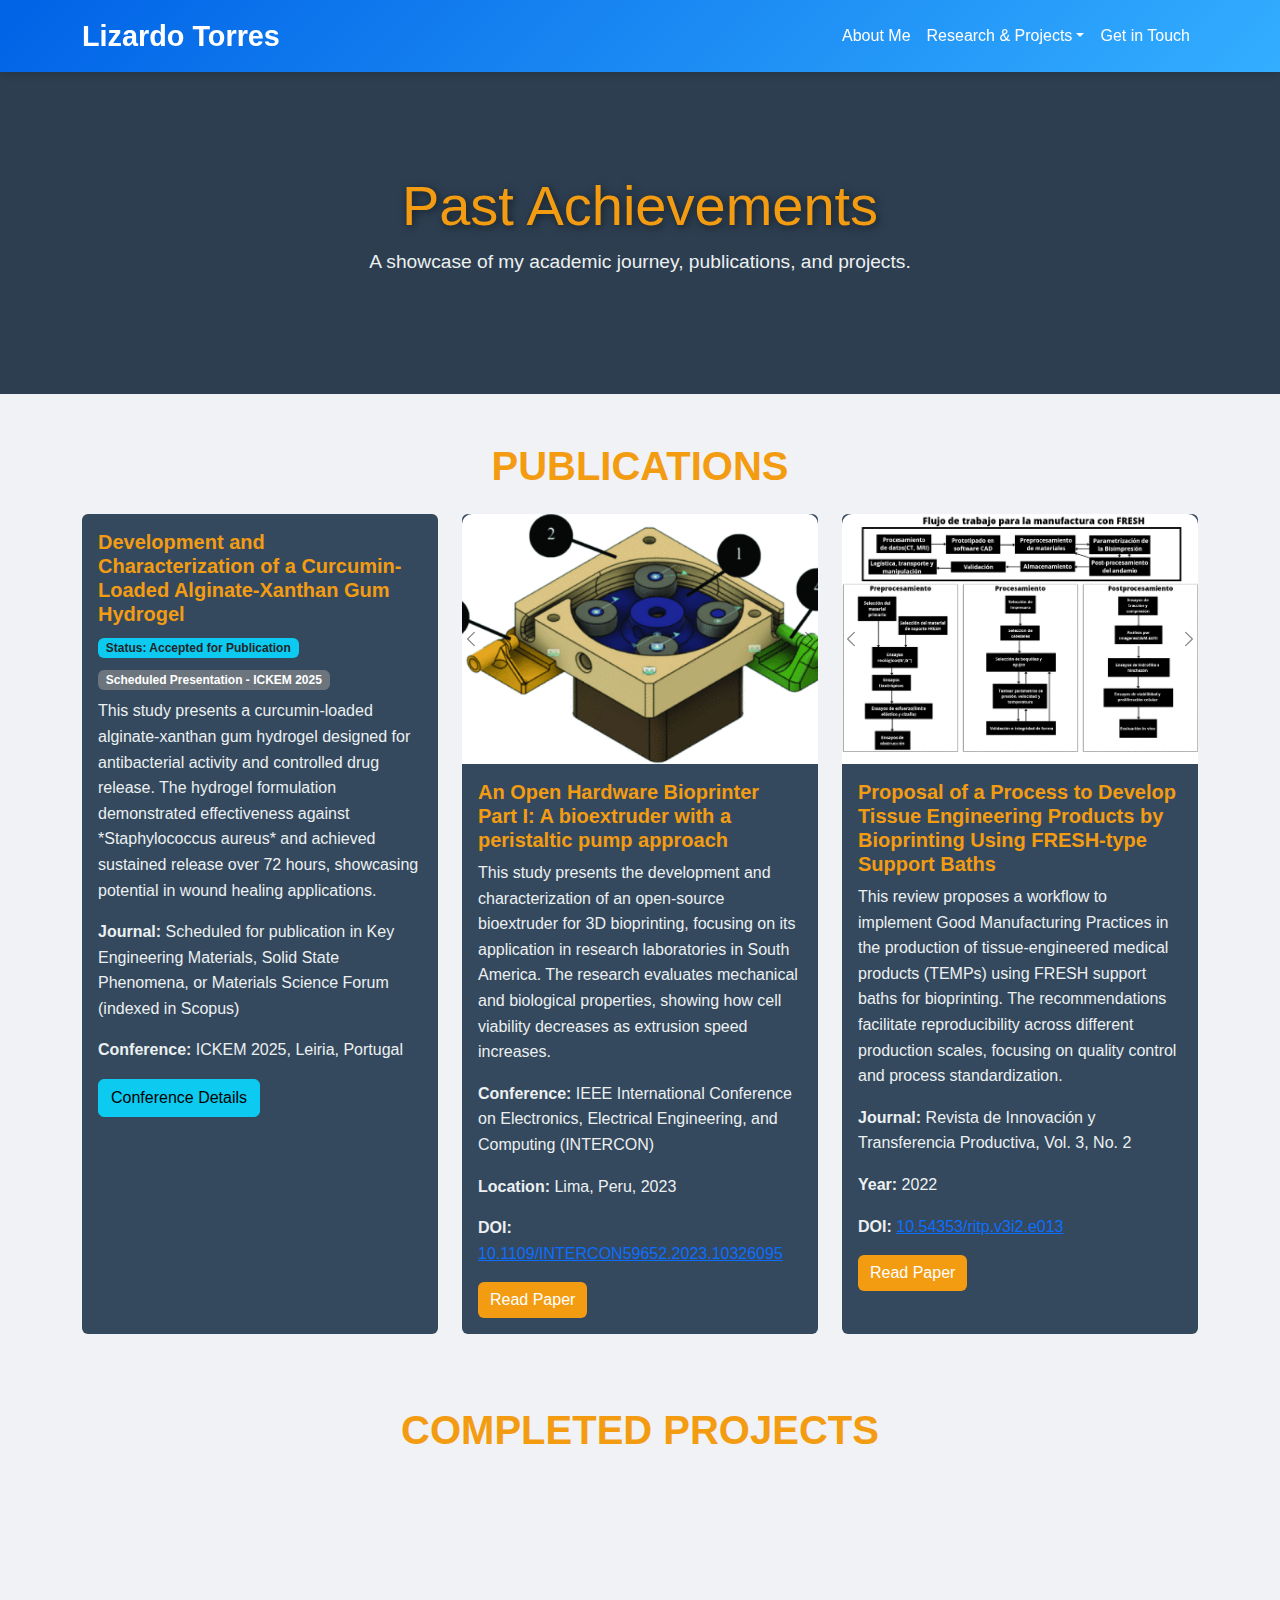
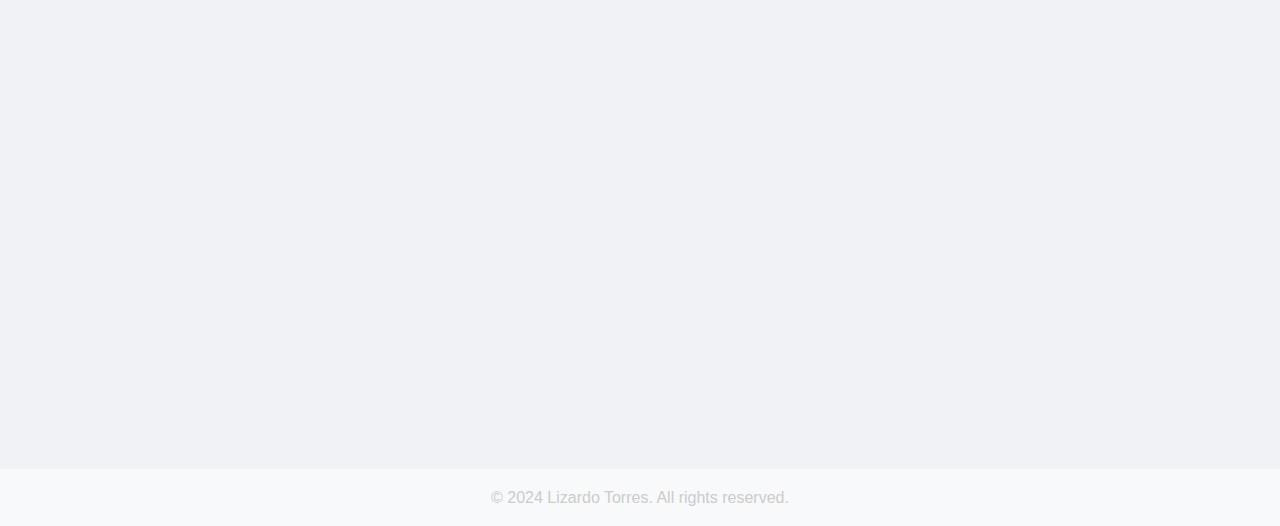
==== commit 23a6cbdc: "Update past-achievements.html" ====
--- a/past-achievements.html
+++ b/past-achievements.html
@@ -52,22 +52,23 @@
         <section class="mb-5">
             <h2 class="section-title text-center mb-4">Publications</h2>
             <div class="row">
-                <!-- Publication Card 1: Multifunctional Wheelchair for Cerebral Palsy -->
-                <div class="col-md-6 col-lg-4 mb-4" data-aos="fade-up">
-                    <div class="card h-100">
-                        <img src="Fotos/silla.jpg" class="card-img-top" alt="Multifunctional Wheelchair for Cerebral Palsy">
+                <!-- Project Card: Curcumin-Loaded Alginate-Xanthan Gum Hydrogel -->
+                <div class="col-md-6 col-lg-4 mb-4" data-aos="fade-up" data-aos-delay="400">
+                    <div class="card h-100 border-info">
                         <div class="card-body">
-                            <h5 class="card-title">Design of a Multifunctional Specialized Wheelchair for Cerebral Palsy in Children</h5>
+                            <h5 class="card-title">Development and Characterization of a Curcumin-Loaded Alginate-Xanthan Gum Hydrogel</h5>
+                            <p class="badge bg-info text-dark mb-2">Status: Accepted for Publication</p>
+                            <p class="badge bg-secondary text-white mb-2">Scheduled Presentation - ICKEM 2025</p>
                             <p class="card-text">
-                                This paper presents a design for a wheelchair with multiple functionalities, including sitting, standing, and stretcher modes for children with cerebral palsy. The mechanism uses only one actuator and has been evaluated for its effectiveness in ensuring comfort and adaptability.
+                                This study presents a curcumin-loaded alginate-xanthan gum hydrogel designed for antibacterial activity and controlled drug release. The hydrogel formulation demonstrated effectiveness against *Staphylococcus aureus* and achieved sustained release over 72 hours, showcasing potential in wound healing applications.
                             </p>
-                            <p class="card-text"><strong>Conference:</strong> 44th Annual International Conference of the IEEE Engineering in Medicine & Biology Society (EMBC)</p>
-                            <p class="card-text"><strong>Location:</strong> Scottish Event Campus, Glasgow, UK, July 11-15, 2022</p>
-                            <p class="card-text"><strong>DOI:</strong> <a href="https://doi.org/10.1109/EMBC48229.2022.9871696" target="_blank">10.1109/EMBC48229.2022.9871696</a></p>
-                            <a href="https://doi.org/10.1109/EMBC48229.2022.9871696" target="_blank" class="btn btn-custom">Read Paper</a>
+                            <p class="card-text"><strong>Journal:</strong> Scheduled for publication in Key Engineering Materials, Solid State Phenomena, or Materials Science Forum (indexed in Scopus)</p>
+                            <p class="card-text"><strong>Conference:</strong> ICKEM 2025, Leiria, Portugal</p>
+                            <a href="https://www.ickem.org/index.html" target="_blank" class="btn btn-info">Conference Details</a>
                         </div>
                     </div>
                 </div>
+
                                <!-- Publication Card 2: Open Hardware Bioprinter with Carousel -->
                 <div class="col-md-6 col-lg-4 mb-4" data-aos="fade-up" data-aos-delay="100">
                     <div class="card h-100">
@@ -157,33 +158,41 @@
             </div>
         </div>
 
-        <!-- Project Card 2 -->
-        <div class="col-md-6 col-lg-4 mb-4" data-aos="fade-up" data-aos-delay="100">
-            <div class="card h-100">
-                <img src="images/project2.jpg" class="card-img-top" alt="Project Title 2">
-                <div class="card-body">
-                    <h5 class="card-title">Project Title 2</h5>
-                    <p class="card-text">Brief description of the completed project, focusing on impact and innovation.</p>
-                    <a href="https://link-to-your-project-2.com" target="_blank" class="btn btn-custom">View Project</a>
-                </div>
-            </div>
-        </div>
+        <!-- Project Card 2: Modular Perfusion Bioreactor Prototype -->
+<div class="col-md-6 col-lg-4 mb-4" data-aos="fade-up" data-aos-delay="300">
+    <div class="card h-100 border-primary">
+        <div class="card-body">
+            <h5 class="card-title">Design and Development of a Modular Perfusion Bioreactor Prototype Using 3D Printing</h5>
+            <p class="badge bg-primary text-white mb-2">Status: Presented - IEEE EMBS 2024</p>
+            <p class="card-text">
+                This paper presents a modular bioreactor design leveraging 3D printing to facilitate accessibility in tissue engineering. The bioreactor aims to provide a uniform environment for cell culture, with modular adaptability to accommodate different biomaterials and scaffolds, advancing cost-effective research in regenerative medicine.
+            </p>
+            <p class="card-text"><strong>Conference:</strong> IEEE EMBS 2024</p>
+            <p class="card-text"><strong>Location:</strong> Orlando, USA</p>
+            <a href="#" class="btn btn-primary" disabled>Pending Publication</a>
+        </div>
+    </div>
+</div>
+
 
         <!-- Project Card 3: Curcumin-loaded Poloxamer 407 Nanoparticles -->
-        <div class="col-md-6 col-lg-4 mb-4" data-aos="fade-up" data-aos-delay="200">
-            <div class="card h-100 border-success">
-                <div class="card-body">
-                    <h5 class="card-title">Curcumin-loaded Poloxamer 407 Nanoparticles for Wound Healing Applications</h5>
-                    <p class="badge bg-success text-white mb-2">3rd Place - CLAIB Best Research Project</p>
-                    <p class="card-text">
-                        This project introduces the development of curcumin-loaded nanoparticles using Poloxamer 407, optimized for wound healing applications. The nanoparticles demonstrate enhanced solubility, antioxidant activity, and antibacterial potential against *Staphylococcus aureus*.
-                    </p>
-                    <p class="card-text"><strong>Conference:</strong> Latin American Congress of Biomedical Engineering (CLAIB)</p>
-                    <p class="card-text"><strong>Location:</strong> IFMBE, 2024</p>
-                    <a href="https://ifmbe.org/claib-latin-american-congress-of-biomedical-engineering-clasd-latin-american-conference-on-digital-health-of-ifmbe/" target="_blank" class="btn btn-success">Learn More</a>
-                </div>
-            </div>
-        </div>
+        
+<div class="col-md-6 col-lg-4 mb-4" data-aos="fade-up" data-aos-delay="200">
+    <div class="card h-100 border-success">
+        <div class="card-body">
+            <h5 class="card-title">Curcumin-loaded Poloxamer 407 Nanoparticles for Wound Healing Applications</h5>
+            <p class="badge bg-warning text-dark mb-2">Status: Pending Publication</p>
+            <p class="badge bg-success text-white mb-2">3rd Place - CLAIB Best Research Project</p>
+            <p class="card-text">
+                This project introduces the development of curcumin-loaded nanoparticles using Poloxamer 407, optimized for wound healing applications. The nanoparticles demonstrate enhanced solubility, antioxidant activity, and antibacterial potential against *Staphylococcus aureus*.
+            </p>
+            <p class="card-text"><strong>Conference:</strong> Latin American Congress of Biomedical Engineering (CLAIB)</p>
+            <p class="card-text"><strong>Location:</strong> IFMBE, 2024</p>
+            <a href="https://ifmbe.org/claib-latin-american-congress-of-biomedical-engineering-clasd-latin-american-conference-on-digital-health-of-ifmbe/" target="_blank" class="btn btn-success">Learn More</a>
+        </div>
+    </div>
+</div>
+
     </div>
 </section>
 
